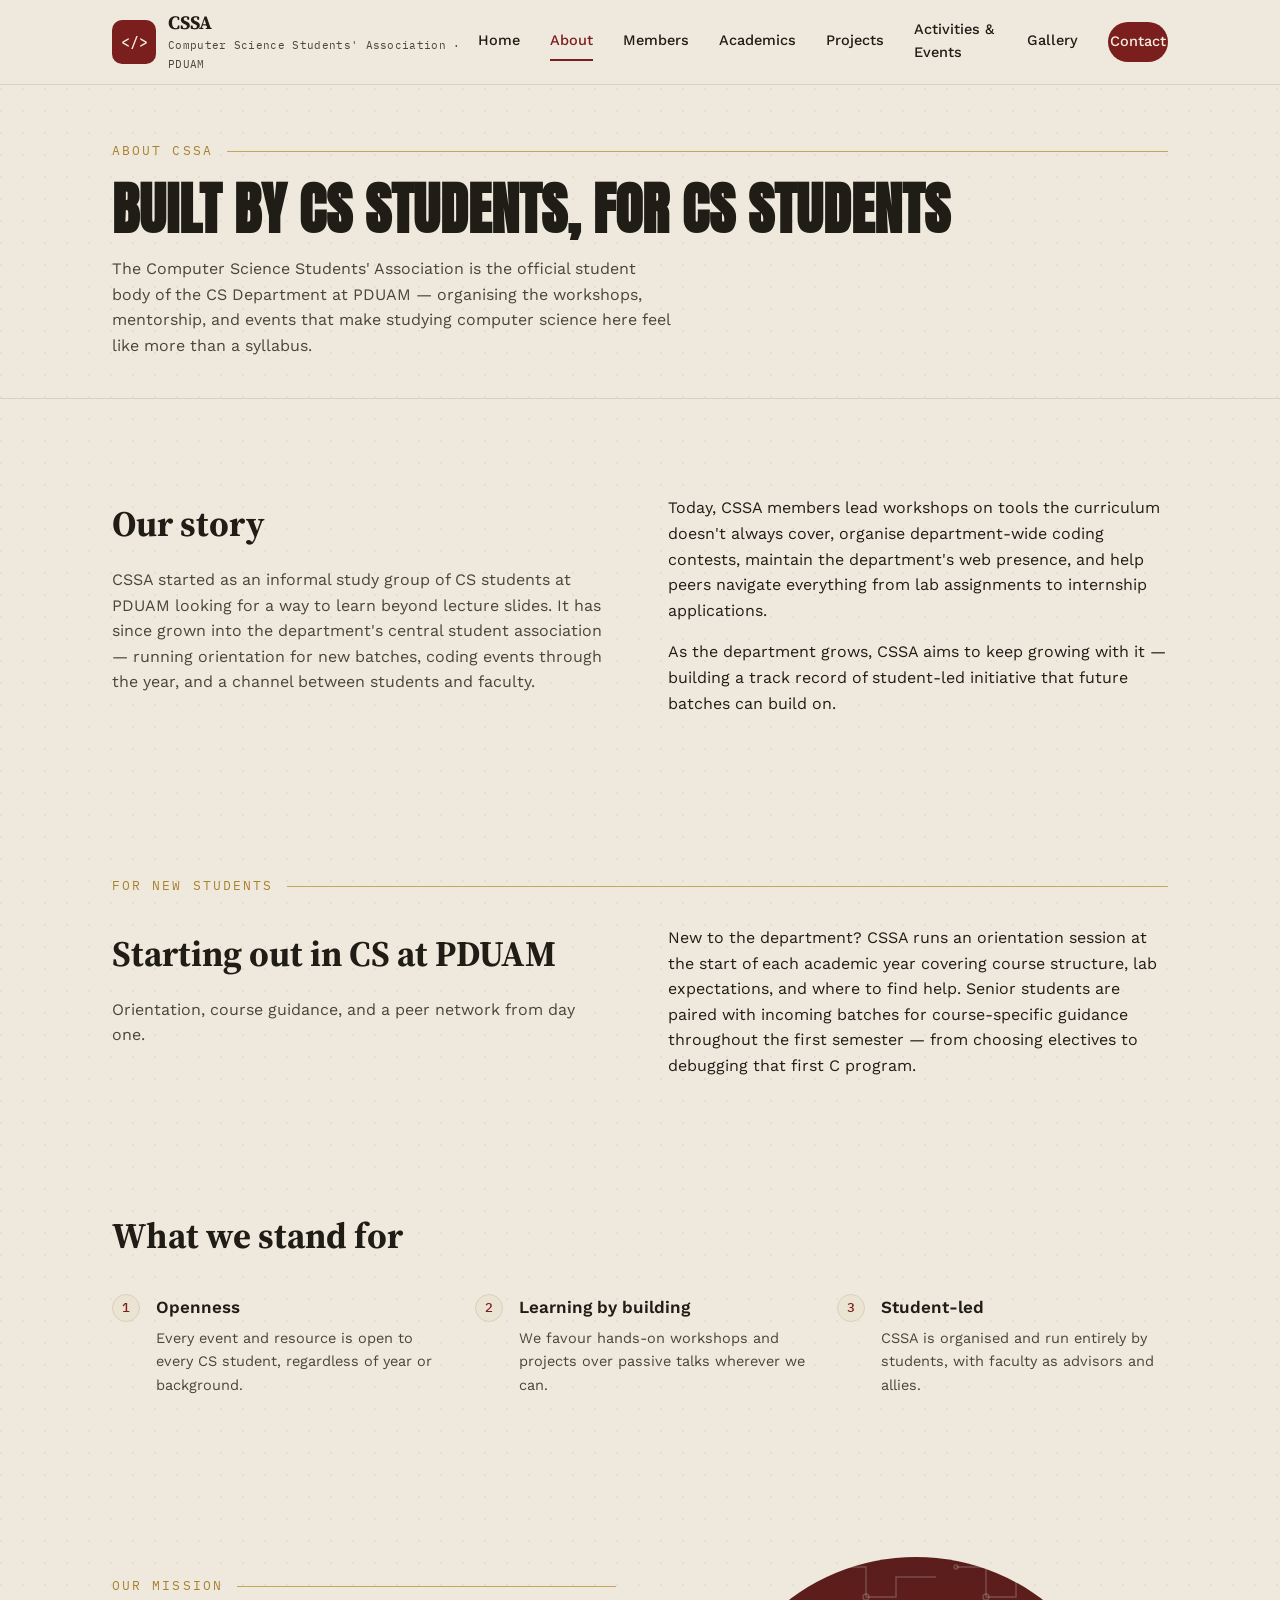
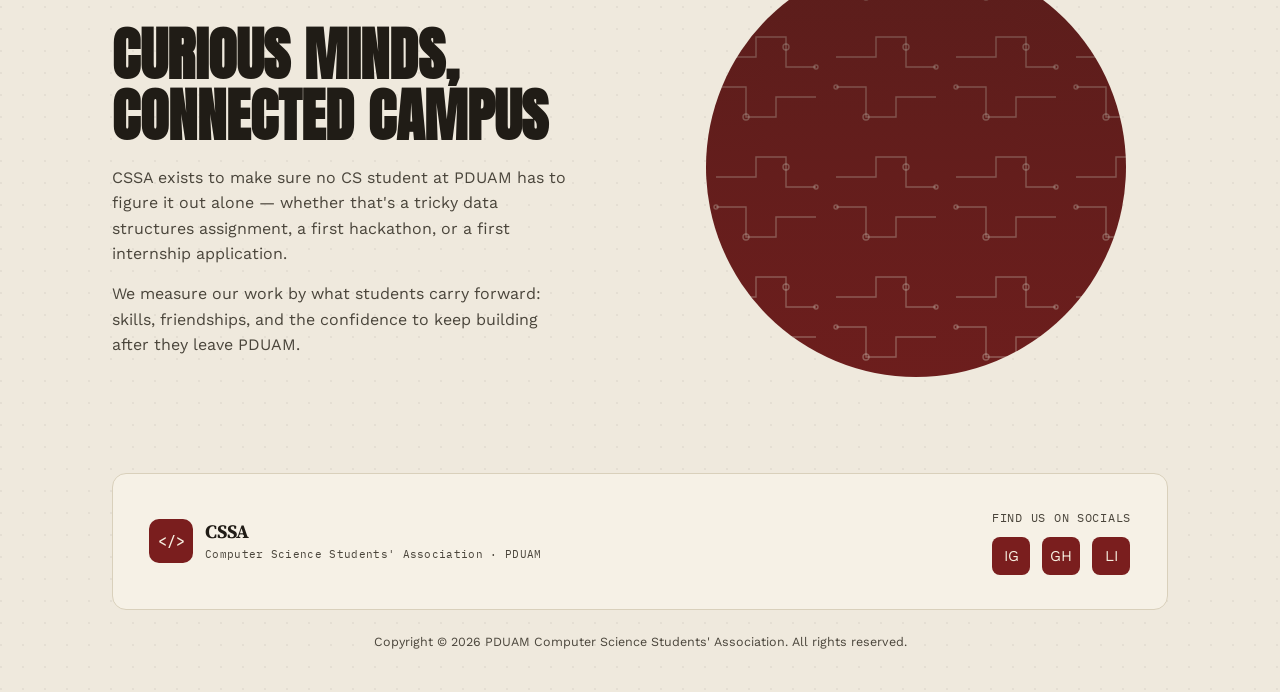
==== about.html @ 7005f730 "Enable automatic custom domain redirection for GitHub Pages" ====
<!DOCTYPE html>
<html lang="en">
<head>
  <script>
  if (window.location.hostname === 'cscpduama.github.io') {
    window.location.replace('https://csc.pduamamjonga.in' + window.location.pathname.replace(/^\/CSSA/i, '/cssa'));
  }
  if (window.location.hostname === 'csc.pduamamjonga.in' || window.location.hostname === 'cscpduama.github.io') {
    const base = document.createElement('base');
    base.href = '/cssa/';
    document.head.insertBefore(base, document.head.firstChild);
  }
</script>
<meta charset="UTF-8">
<meta name="viewport" content="width=device-width, initial-scale=1.0">
<title>About — CSSA, PDUAM</title>
<meta name="description" content="About the Computer Science Students' Association at PDUAM — our story, mission, and what we stand for.">
<link rel="stylesheet" href="styles.css">
</head>
<body>

<header class="site-header">
  <div class="wrap">
    <a href="index.html" class="brand">
      <span class="brand-mark">&lt;/&gt;</span>
      <span class="brand-text"><span class="b1">CSSA</span><br><span class="b2">Computer Science Students' Association · PDUAM</span></span>
    </a>
    <nav class="nav" id="site-nav">
      <a href="index.html">Home</a>
      <a href="about.html" aria-current="page">About</a>
      <a href="members.html">Members</a>
      <a href="academics.html">Academics</a>
      <a href="projects.html">Projects</a>
      <a href="activities.html">Activities &amp; Events</a>
      <a href="gallery.html">Gallery</a>
      <a href="contact.html" class="nav-cta">Contact</a>
    </nav>
    <button class="nav-toggle" aria-label="Toggle menu" aria-expanded="false" aria-controls="site-nav"><span></span><span></span><span></span></button>
  </div>
</header>

<main>
  <section class="page-hero">
    <div class="wrap">
      <div class="eyebrow">About CSSA</div>
      <h1>Built by CS students, for CS students</h1>
      <p>The Computer Science Students' Association is the official student body of the CS Department at PDUAM — organising the workshops, mentorship, and events that make studying computer science here feel like more than a syllabus.</p>
    </div>
  </section>

  <section>
    <div class="wrap two-col">
      <div>
        <h3 class="section-title" style="margin-bottom:14px;">Our story</h3>
        <p style="color:var(--ink-soft);">CSSA started as an informal study group of CS students at PDUAM looking for a way to learn beyond lecture slides. It has since grown into the department's central student association — running orientation for new batches, coding events through the year, and a channel between students and faculty.</p>
      </div>
      <div>
        <p>Today, CSSA members lead workshops on tools the curriculum doesn't always cover, organise department-wide coding contests, maintain the department's web presence, and help peers navigate everything from lab assignments to internship applications.</p>
        <p style="margin-top:16px;">As the department grows, CSSA aims to keep growing with it — building a track record of student-led initiative that future batches can build on.</p>
      </div>
    </div>
  </section>

  <section class="tight" id="new-students">
    <div class="wrap">
      <div class="eyebrow">For New Students</div>
      <div class="two-col">
        <div>
          <h3 class="section-title" style="margin-bottom:14px;">Starting out in CS at PDUAM</h3>
          <p style="color:var(--ink-soft);">Orientation, course guidance, and a peer network from day one.</p>
        </div>
        <p>New to the department? CSSA runs an orientation session at the start of each academic year covering course structure, lab expectations, and where to find help. Senior students are paired with incoming batches for course-specific guidance throughout the first semester — from choosing electives to debugging that first C program.</p>
      </div>
    </div>
  </section>

  <section class="tight">
    <div class="wrap">
      <h3 class="section-title" style="margin-bottom:30px;">What we stand for</h3>
      <div class="obj-grid">
        <div class="obj"><span class="obj-num">1</span><div><h4>Openness</h4><p>Every event and resource is open to every CS student, regardless of year or background.</p></div></div>
        <div class="obj"><span class="obj-num">2</span><div><h4>Learning by building</h4><p>We favour hands-on workshops and projects over passive talks wherever we can.</p></div></div>
        <div class="obj"><span class="obj-num">3</span><div><h4>Student-led</h4><p>CSSA is organised and run entirely by students, with faculty as advisors and allies.</p></div></div>
      </div>
    </div>
  </section>

  <section>
    <div class="wrap statement">
      <div>
        <div class="eyebrow">Our Mission</div>
        <h2>Curious minds, connected campus</h2>
        <p>CSSA exists to make sure no CS student at PDUAM has to figure it out alone — whether that's a tricky data structures assignment, a first hackathon, or a first internship application.</p>
        <p>We measure our work by what students carry forward: skills, friendships, and the confidence to keep building after they leave PDUAM.</p>
      </div>
      <div class="globe-wrap">
        <div class="globe ph ph-circuit"></div>
      </div>
    </div>
  </section>
</main>

<footer class="site-footer">
  <div class="wrap">
    <div class="footer-card">
      <div class="brand">
        <span class="brand-mark">&lt;/&gt;</span>
        <span class="brand-text"><span class="b1">CSSA</span><br><span class="b2">Computer Science Students' Association · PDUAM</span></span>
      </div>
      <div>
        <div style="font-family:var(--f-mono);font-size:12px;letter-spacing:.06em;text-transform:uppercase;color:var(--ink-soft);margin-bottom:10px;text-align:right;">Find us on socials</div>
        <div class="social"><a href="#" aria-label="Instagram">IG</a><a href="#" aria-label="GitHub">GH</a><a href="#" aria-label="LinkedIn">LI</a></div>
      </div>
    </div>
    <p class="copyright">Copyright © 2026 PDUAM Computer Science Students' Association. All rights reserved.</p>
  </div>
</footer>
<script src="script.js"></script>
</body>
</html>
---- styles.css ----
/* ==========================================================================
   CSSA — Computer Science Students' Association
   Design system: cream paper, condensed display type, maroon + gold accent
   ========================================================================== */

@import url('https://fonts.googleapis.com/css2?family=Anton&family=Source+Serif+4:wght@600;700&family=Work+Sans:wght@400;500;600&family=IBM+Plex+Mono:wght@400;500&display=swap');

:root{
  --bg:            #efe9dd;
  --bg-card:       #f6f1e6;
  --bg-card-alt:   #ece4d2;
  --ink:           #201c16;
  --ink-soft:      #4a453b;
  --maroon:        #7a1e1e;
  --maroon-dark:   #591313;
  --gold:          #a9822f;
  --gold-line:     #c7a35c;
  --line:          #d9d0bb;
  --radius:        14px;
  --max:           1120px;
  --f-display: 'Anton', sans-serif;
  --f-serif:   'Source Serif 4', serif;
  --f-body:    'Work Sans', sans-serif;
  --f-mono:    'IBM Plex Mono', monospace;
}

*,*::before,*::after{ box-sizing:border-box; }
html{ scroll-behavior:smooth; }
body{
  margin:0;
  background:var(--bg);
  background-image:
    radial-gradient(circle at 1px 1px, rgba(32,28,22,.05) 1px, transparent 0);
  background-size:22px 22px;
  color:var(--ink);
  font-family:var(--f-body);
  font-size:16px;
  line-height:1.6;
  -webkit-font-smoothing:antialiased;
}
img{ max-width:100%; display:block; }
a{ color:inherit; text-decoration:none; }
h1,h2,h3,h4{ margin:0; font-weight:600; }
p{ margin:0; }
ul{ margin:0; padding:0; list-style:none; }
button{ font-family:inherit; cursor:pointer; }

.wrap{ max-width:var(--max); margin:0 auto; padding:0 32px; }

:focus-visible{ outline:3px solid var(--maroon); outline-offset:3px; }
@media (prefers-reduced-motion:reduce){ *{ animation:none !important; transition:none !important; scroll-behavior:auto !important; } }

/* ---------- Eyebrow / section label ---------- */
.eyebrow{
  display:flex; align-items:center; gap:14px;
  font-family:var(--f-mono);
  font-size:13px; letter-spacing:.16em; text-transform:uppercase;
  color:var(--gold);
  margin-bottom:28px;
}
.eyebrow::after{ content:""; flex:1; height:1px; background:var(--gold-line); }

/* ---------- Header ---------- */
.site-header{
  position:sticky; top:0; z-index:50;
  background:rgba(239,233,221,.92);
  backdrop-filter:blur(6px);
  border-bottom:1px solid var(--line);
}
.site-header .wrap{
  display:flex; align-items:center; justify-content:space-between;
  height:84px;
}
.brand{ display:flex; align-items:center; gap:12px; }
.brand-mark{
  width:44px; height:44px; border-radius:10px;
  background:var(--maroon); color:#f6efe0;
  display:flex; align-items:center; justify-content:center;
  font-family:var(--f-mono); font-weight:500; font-size:15px;
  flex:none;
}
.brand-text{ line-height:1.2; }
.brand-text .b1{ font-family:var(--f-serif); font-weight:700; font-size:19px; }
.brand-text .b2{ font-family:var(--f-mono); font-size:10.5px; letter-spacing:.03em; color:var(--ink-soft); }

.nav{ display:flex; align-items:center; gap:30px; }
.nav a{
  font-size:14.5px; font-weight:500; color:var(--ink);
  padding:6px 0; border-bottom:2px solid transparent;
}
.nav a:hover, .nav a[aria-current="page"]{ color:var(--maroon); border-color:var(--maroon); }
.nav-cta{
  background:var(--maroon); color:#f6efe0 !important;
  padding:11px 22px; border-radius:999px; font-weight:600; font-size:14px;
  border:2px solid var(--maroon);
}
.nav-cta:hover{ background:var(--maroon-dark); border-color:var(--maroon-dark); }
.nav-toggle{ display:none; }

@media (max-width: 880px){
  .nav{ position:fixed; top:84px; right:0; bottom:0; left:0; background:var(--bg); flex-direction:column;
    align-items:flex-start; padding:28px 32px; gap:22px; transform:translateX(100%);
    transition:transform .3s ease; overflow-y:auto; height:calc(100vh - 84px); }
  .nav.open{ transform:translateX(0); }
  .nav a{ font-size:19px; }
  .nav-toggle{
    display:flex; width:42px; height:42px; border-radius:8px; border:1px solid var(--line);
    background:none; align-items:center; justify-content:center; flex-direction:column; gap:5px;
  }
  .nav-toggle span{ width:20px; height:2px; background:var(--ink); display:block; }
}

/* ---------- Hero ---------- */
.hero{ padding:88px 0 0; }
.hero h1{
  font-family:var(--f-display);
  text-transform:uppercase;
  font-size:clamp(38px, 7vw, 74px);
  line-height:1.04;
  letter-spacing:.002em;
  max-width:920px;
}
.hero-meta{
  display:flex; flex-wrap:wrap; gap:40px; justify-content:space-between; align-items:flex-end;
  margin-top:38px; padding-bottom:28px; border-bottom:1px solid var(--line);
}
.hero-sub{ max-width:360px; color:var(--ink-soft); font-size:15.5px; }
.page-links{ display:flex; flex-wrap:wrap; gap:22px; align-items:center; font-size:14px; }
.page-links .label{ color:var(--ink-soft); }
.page-links a{ text-decoration:underline; text-underline-offset:3px; font-weight:500; }

.hero-figure{
  margin-top:36px; border-radius:var(--radius); overflow:hidden;
  border:1px solid var(--line);
}

/* Duotone / pattern placeholder blocks (stand-in for real photography) */
.ph{
  position:relative; overflow:hidden; background:var(--maroon);
  display:flex; align-items:center; justify-content:center;
  color:rgba(246,239,224,.9); font-family:var(--f-mono);
}
.ph svg{ position:absolute; inset:0; width:100%; height:100%; }
.ph .ph-label{
  position:relative; z-index:2; font-size:12px; letter-spacing:.14em;
  text-transform:uppercase; background:rgba(32,28,22,.55);
  padding:8px 14px; border-radius:999px; border:1px solid rgba(246,239,224,.35);
}
.ph-hero{ aspect-ratio:16/8; }
.ph-square{ aspect-ratio:1/1; }
.ph-wide{ aspect-ratio:16/9; }
.ph-tall{ aspect-ratio:4/5; }

/* pattern variants — stand-ins for real photography, swap out later */
.ph-circuit{ background-color:var(--maroon);
  background-image:
    linear-gradient(rgba(32,28,22,.35),rgba(32,28,22,.15)),
    url("data:image/svg+xml,%3Csvg xmlns='http://www.w3.org/2000/svg' width='120' height='120'%3E%3Cg fill='none' stroke='%23f6efe0' stroke-opacity='0.35' stroke-width='1.4'%3E%3Cpath d='M10 10h30v30h30v-20h40'/%3E%3Cpath d='M110 110H80V80H50v20H10'/%3E%3Ccircle cx='40' cy='40' r='3'/%3E%3Ccircle cx='80' cy='90' r='3'/%3E%3Ccircle cx='10' cy='10' r='2'/%3E%3Ccircle cx='110' cy='110' r='2'/%3E%3C/g%3E%3C/svg%3E");
  background-size:auto, 120px 120px;
}
.ph-code{ background-color:var(--maroon);
  background-image:
    linear-gradient(rgba(32,28,22,.4),rgba(32,28,22,.2)),
    repeating-linear-gradient(180deg, rgba(246,239,224,.28) 0 2px, transparent 2px 22px),
    linear-gradient(90deg, rgba(246,239,224,.16) 0 42%, transparent 42%);
}
.ph-dotmap{ background-color:var(--maroon);
  background-image:
    radial-gradient(circle at 30% 30%, rgba(246,239,224,.28) 0, transparent 45%),
    radial-gradient(circle, rgba(246,239,224,.5) 1.4px, transparent 1.6px);
  background-size:auto, 16px 16px;
}
.ph-grid{ background-color:var(--maroon);
  background-image:
    linear-gradient(rgba(246,239,224,.14) 1px, transparent 1px),
    linear-gradient(90deg, rgba(246,239,224,.14) 1px, transparent 1px);
  background-size:auto, 26px 26px, 26px 26px;
}

/* member monogram placeholder (stands in for a headshot) */
.avatar-ph{
  aspect-ratio:4/5; background:var(--maroon);
  display:flex; align-items:center; justify-content:center;
  background-image:
    linear-gradient(rgba(32,28,22,.15),rgba(32,28,22,.35)),
    radial-gradient(circle at 50% 32%, rgba(246,239,224,.16) 0, transparent 55%);
}
.avatar-ph .mono{
  font-family:var(--f-display); font-size:44px; color:rgba(246,239,224,.85);
  letter-spacing:.04em;
}

/* ---------- Sections ---------- */
section{ padding:96px 0; }
section.tight{ padding:64px 0; }
.section-head{ margin-bottom:44px; }
.section-title{ font-family:var(--f-serif); font-weight:700; font-size:clamp(26px,3vw,36px); }

.two-col{ display:grid; grid-template-columns:1fr 1fr; gap:56px; }
.three-col{ display:grid; grid-template-columns:repeat(3,1fr); gap:26px; }
@media (max-width:900px){ .two-col,.three-col{ grid-template-columns:1fr; } }

/* ---------- Objectives / numbered list ---------- */
.obj-grid{ display:grid; grid-template-columns:repeat(3,1fr); gap:40px 32px; }
@media (max-width:820px){ .obj-grid{ grid-template-columns:1fr 1fr; } }
@media (max-width:560px){ .obj-grid{ grid-template-columns:1fr; } }
.obj{ display:flex; gap:16px; }
.obj-num{
  flex:none; width:28px; height:28px; border-radius:50%;
  background:var(--bg-card-alt); color:var(--maroon);
  display:flex; align-items:center; justify-content:center;
  font-family:var(--f-mono); font-size:13px; font-weight:500;
  border:1px solid var(--line);
}
.obj h4{ font-size:17px; margin-bottom:6px; }
.obj p{ color:var(--ink-soft); font-size:14.5px; }

/* ---------- Cards ---------- */
.card{
  background:var(--bg-card); border:1px solid var(--line); border-radius:var(--radius);
  padding:30px;
}
.pillar-card h3{ font-family:var(--f-display); letter-spacing:.02em; font-size:20px; margin-bottom:18px; }
.pillar-list li{ display:flex; align-items:center; gap:12px; padding:10px 0; border-top:1px solid var(--line); }
.pillar-list li:first-child{ border-top:none; }
.pillar-num{
  flex:none; width:22px; height:22px; border-radius:50%; background:var(--bg-card-alt);
  color:var(--maroon); font-family:var(--f-mono); font-size:11.5px;
  display:flex; align-items:center; justify-content:center; border:1px solid var(--line);
}
.pillar-list a{ font-weight:500; text-decoration:underline; text-underline-offset:2px; }
.card-link{ margin-top:20px; display:inline-flex; align-items:center; gap:8px; color:var(--maroon); font-weight:600; font-size:14.5px; }
.card-link .dot{
  width:20px; height:20px; border-radius:50%; background:var(--maroon); color:#f6efe0;
  display:flex; align-items:center; justify-content:center; font-size:10px;
}

/* ---------- Team / member grid ---------- */
.team-grid{ display:grid; grid-template-columns:repeat(3,1fr); gap:22px; }
@media (max-width:820px){ .team-grid{ grid-template-columns:repeat(2,1fr); } }
@media (max-width:520px){ .team-grid{ grid-template-columns:1fr; } }
.member{ border-radius:var(--radius); overflow:hidden; border:1px solid var(--line); background:var(--maroon); }
.member .ph{ aspect-ratio:4/5; filter:grayscale(1) contrast(1.05); }
.member-info{ position:relative; margin-top:-64px; z-index:2; padding:14px 16px 16px; color:#f6efe0;
  background:linear-gradient(180deg, rgba(32,28,22,0) 0%, rgba(20,17,13,.82) 60%); }
.member-info .name{ font-weight:600; font-size:15px; }
.member-info .role{ font-family:var(--f-mono); font-size:11px; letter-spacing:.06em; text-transform:uppercase; color:#e7ddc4; }

/* ---------- Events list ---------- */
.events-tools{ display:flex; justify-content:space-between; gap:24px; flex-wrap:wrap; margin-bottom:8px; }
.field label{ display:block; font-size:13px; color:var(--ink-soft); margin-bottom:6px; }
.field select, .field input{
  font-family:var(--f-body); font-size:14.5px; background:none; border:none;
  border-bottom:1px solid var(--ink); padding:6px 2px; min-width:200px;
}
.reset-link{ font-size:13px; text-decoration:underline; margin-top:8px; display:inline-block; color:var(--ink-soft); }

.event-row{
  display:flex; align-items:center; justify-content:space-between; gap:20px;
  padding:26px 0; border-bottom:1px solid var(--line);
}
.event-row:first-of-type{ border-top:1px solid var(--line); margin-top:20px; }
.event-meta{ font-family:var(--f-mono); font-size:12.5px; color:var(--maroon); letter-spacing:.04em; display:flex; gap:10px; align-items:center; flex-wrap:wrap; }
.event-meta .tag{ color:var(--ink-soft); text-transform:uppercase; }
.event-title{ font-family:var(--f-serif); font-weight:700; font-size:22px; margin-top:8px; }
.event-plus{
  flex:none; width:34px; height:34px; border:1px solid var(--line); border-radius:50%;
  display:flex; align-items:center; justify-content:center; color:var(--ink-soft); font-size:18px;
}
.pagination{ display:flex; align-items:center; gap:14px; margin-top:26px; }
.pagination .num{
  width:26px; height:26px; border-radius:50%; display:flex; align-items:center; justify-content:center;
  font-size:13px; font-family:var(--f-mono);
}
.pagination .num.active{ background:var(--maroon); color:#f6efe0; }
.events-foot{ display:flex; justify-content:space-between; align-items:center; margin-top:10px; flex-wrap:wrap; gap:16px; }

/* ---------- Statement / duotone photo section ---------- */
.statement{ display:grid; grid-template-columns:1fr 1fr; gap:48px; align-items:center; }
@media (max-width:900px){ .statement{ grid-template-columns:1fr; } }
.statement h2{
  font-family:var(--f-display); text-transform:uppercase; font-size:clamp(34px,5vw,58px); line-height:1.05;
}
.statement p{ color:var(--ink-soft); margin-top:18px; max-width:46ch; }
.statement p + p{ margin-top:14px; }
.globe-wrap{ display:flex; justify-content:center; }
.globe{ width:min(420px,100%); aspect-ratio:1/1; border-radius:50%; overflow:hidden; }

/* ---------- Footer ---------- */
.site-footer{ padding:0 0 40px; }
.footer-card{
  background:var(--bg-card); border:1px solid var(--line); border-radius:var(--radius);
  padding:34px 36px; display:flex; align-items:center; justify-content:space-between; gap:24px; flex-wrap:wrap;
}
.social{ display:flex; gap:12px; }
.social a{
  width:38px; height:38px; border-radius:8px; background:var(--maroon); color:#f6efe0;
  display:flex; align-items:center; justify-content:center; font-size:15px;
}
.social a:hover{ background:var(--maroon-dark); }
.copyright{ text-align:center; font-size:12.5px; color:var(--ink-soft); margin-top:22px; }

/* ---------- Misc ---------- */
.btn{
  display:inline-flex; align-items:center; gap:10px; background:var(--maroon); color:#f6efe0;
  padding:13px 26px; border-radius:999px; font-weight:600; font-size:14.5px; border:2px solid var(--maroon);
}
.btn:hover{ background:var(--maroon-dark); border-color:var(--maroon-dark); }
.btn-outline{ background:none; color:var(--ink); border-color:var(--ink); }
.btn-outline:hover{ background:var(--ink); color:var(--bg); }

.page-hero{ padding:56px 0 40px; border-bottom:1px solid var(--line); }
.page-hero .eyebrow{ margin-bottom:18px; }
.page-hero h1{ font-family:var(--f-display); text-transform:uppercase; font-size:clamp(32px,5.5vw,56px); line-height:1.04; }
.page-hero p{ max-width:56ch; color:var(--ink-soft); margin-top:18px; font-size:16px; }

.form-grid{ display:grid; gap:20px; max-width:620px; }
.form-row{ display:grid; grid-template-columns:1fr 1fr; gap:20px; }
@media (max-width:560px){ .form-row{ grid-template-columns:1fr; } }
.form-grid label{ font-size:13.5px; color:var(--ink-soft); display:block; margin-bottom:6px; }
.form-grid input, .form-grid textarea{
  width:100%; font-family:inherit; font-size:15px; background:var(--bg-card);
  border:1px solid var(--line); border-radius:8px; padding:12px 14px;
}
.form-grid textarea{ resize:vertical; min-height:130px; }

.info-list{ display:grid; gap:18px; }
.info-list .row{ display:flex; gap:14px; align-items:flex-start; }
.info-list .k{ font-family:var(--f-mono); font-size:12.5px; text-transform:uppercase; letter-spacing:.06em; color:var(--gold); flex:none; width:110px; padding-top:2px; }

.gallery-grid{ display:grid; grid-template-columns:repeat(3,1fr); grid-auto-rows:200px; gap:18px; }
@media (max-width:820px){ .gallery-grid{ grid-template-columns:repeat(2,1fr); } }
@media (max-width:520px){ .gallery-grid{ grid-template-columns:1fr; } }
.gallery-grid .ph{ border-radius:10px; border:1px solid var(--line); height:100%; width:100%; }
.g-tall{ grid-row:span 2; }

.filter-bar{ display:flex; gap:10px; flex-wrap:wrap; margin-bottom:32px; }
.filter-chip{
  font-family:var(--f-mono); font-size:12.5px; text-transform:uppercase; letter-spacing:.04em;
  padding:9px 16px; border:1px solid var(--line); border-radius:999px; background:var(--bg-card);
}
.filter-chip.active{ background:var(--maroon); color:#f6efe0; border-color:var(--maroon); }

.stat-row{ display:grid; grid-template-columns:repeat(4,1fr); gap:24px; text-align:left; }
@media (max-width:760px){ .stat-row{ grid-template-columns:1fr 1fr; } }
.stat-num{ font-family:var(--f-display); font-size:clamp(30px,4vw,44px); color:var(--maroon); }
.stat-label{ font-family:var(--f-mono); font-size:12px; text-transform:uppercase; letter-spacing:.05em; color:var(--ink-soft); margin-top:4px; }

/* ---------- Hero image strip (events-style thumbnail row) ---------- */
.hero-strip{ display:grid; grid-template-columns:repeat(4,1fr); gap:14px; }
@media (max-width:760px){ .hero-strip{ grid-template-columns:repeat(2,1fr); } }
.hero-strip .ph{ border-radius:10px; aspect-ratio:1/1; }

/* ---------- Reach-us box ---------- */
.reach-box .eyebrow{ margin-bottom:14px; justify-content:flex-start; }
.reach-box .eyebrow::after{ max-width:140px; }
.reach-item + .reach-item{ margin-top:16px; }
.reach-item .rk{ font-weight:600; font-size:15px; }
.reach-item .rv{ font-size:14.5px; color:var(--ink-soft); margin-top:2px; }
.reach-item .rv a{ text-decoration:underline; }

/* ---------- FAQ / list rows (reuses event-row visual language) ---------- */
.list-row{ display:flex; align-items:center; justify-content:space-between; gap:20px; padding:26px 0; border-bottom:1px solid var(--line); cursor:default; }
.list-row:first-of-type{ border-top:1px solid var(--line); margin-top:20px; }
.list-tags{ font-family:var(--f-mono); font-size:12px; letter-spacing:.04em; text-transform:uppercase; color:var(--ink-soft); display:flex; gap:8px; flex-wrap:wrap; }
.list-tags span:not(:last-child)::after{ content:"|"; margin-left:8px; color:var(--line); }
.list-title{ font-family:var(--f-serif); font-weight:700; font-size:21px; margin-top:8px; }
.list-plus{ flex:none; width:34px; height:34px; border:1px solid var(--line); border-radius:50%; display:flex; align-items:center; justify-content:center; color:var(--ink-soft); font-size:18px; }

/* ---------- Sticky side-nav layout ---------- */
.side-layout{ display:grid; grid-template-columns:220px 1fr; gap:56px; align-items:flex-start; }
@media (max-width:880px){ .side-layout{ grid-template-columns:1fr; } }
.side-nav{ position:sticky; top:104px; }
@media (max-width:880px){ .side-nav{ position:static; display:flex; overflow-x:auto; gap:8px; padding-bottom:8px; margin-bottom:12px; } }
.side-nav .side-title{ font-family:var(--f-display); font-size:15px; letter-spacing:.04em; margin-bottom:16px; color:var(--ink-soft); }
@media (max-width:880px){ .side-nav .side-title{ display:none; } }
.side-nav a{
  display:block; padding:10px 0; font-size:14.5px; font-weight:500; color:var(--ink-soft);
  border-left:2px solid var(--line); padding-left:16px; margin-bottom:2px;
}
.side-nav a:hover{ color:var(--ink); }
.side-nav a.active{ color:var(--maroon); border-color:var(--maroon); font-weight:600; }
@media (max-width:880px){
  .side-nav a{ border-left:none; border-bottom:2px solid var(--line); padding:8px 14px; white-space:nowrap; flex:none; }
}
.side-section{ scroll-margin-top:100px; padding-bottom:64px; border-bottom:1px solid var(--line); margin-bottom:64px; }
.side-section:last-child{ border-bottom:none; margin-bottom:0; padding-bottom:0; }
.side-section h3.section-title{ margin-bottom:16px; }

/* ---------- Project cards ---------- */
.project-grid{ display:grid; grid-template-columns:repeat(3,1fr); gap:34px 28px; }
@media (max-width:880px){ .project-grid{ grid-template-columns:1fr 1fr; } }
@media (max-width:600px){ .project-grid{ grid-template-columns:1fr; } }
.project-card .pc-date{ font-family:var(--f-mono); font-size:12px; color:var(--gold); letter-spacing:.04em; margin-bottom:8px; }
.project-card .pc-head{ display:flex; align-items:flex-start; justify-content:space-between; gap:10px; }
.project-card h4{ font-family:var(--f-serif); font-weight:700; font-size:18px; line-height:1.3; }
.project-card .pc-arrow{ flex:none; width:26px; height:26px; border-radius:50%; background:var(--maroon); color:#f6efe0; display:flex; align-items:center; justify-content:center; font-size:13px; }
.project-card p{ color:var(--ink-soft); font-size:14px; margin-top:10px; }
.project-card .list-tags{ margin-top:14px; }

/* ---------- Flat-color lead/VP cards ---------- */
.member-color .avatar-ph{ background:var(--card-color, var(--maroon)); background-image:linear-gradient(rgba(32,28,22,.1),rgba(32,28,22,.28)); }
.member-color{ background:var(--card-color, var(--maroon)); }
.color-1{ --card-color:#a8574f; }
.color-2{ --card-color:#8a7a3a; }
.color-3{ --card-color:#9c5da0; }
.color-4{ --card-color:#4f8a5f; }
.color-5{ --card-color:#3f6f8a; }
.color-6{ --card-color:#7a1e1e; }
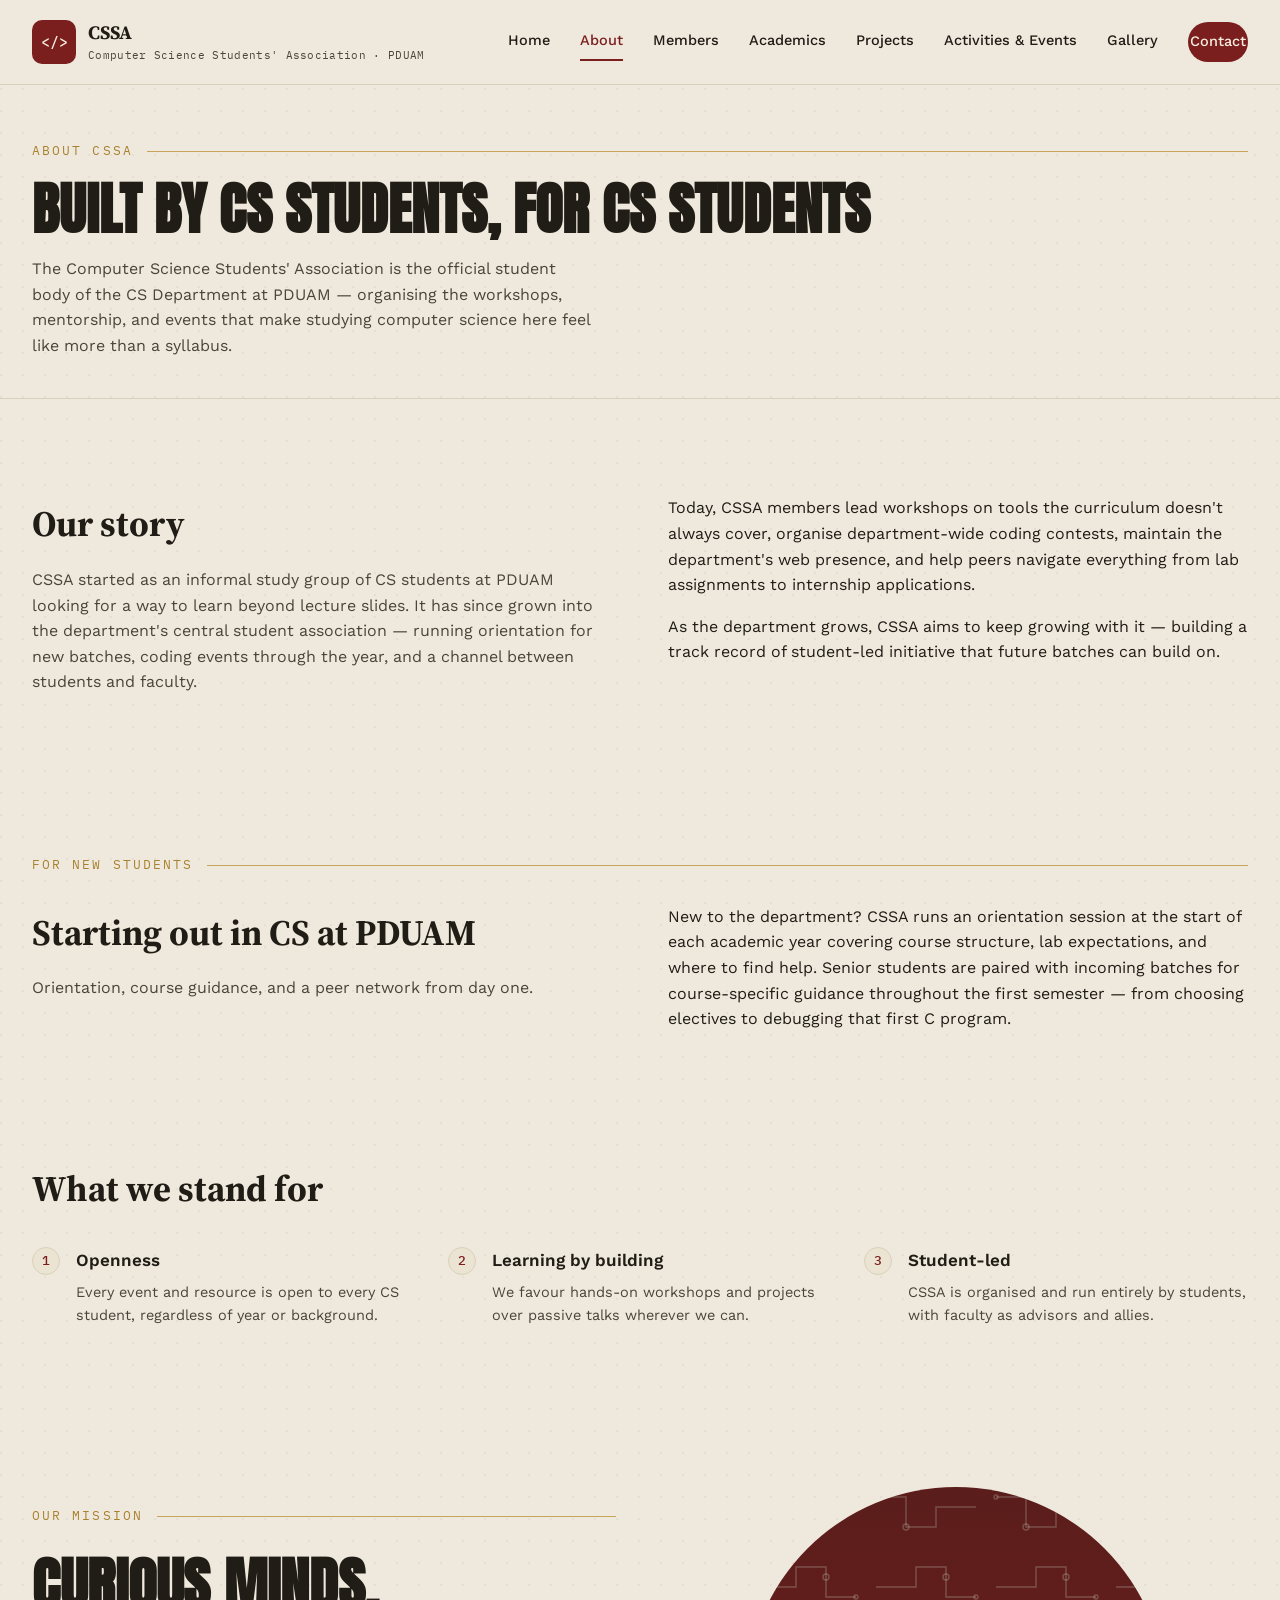
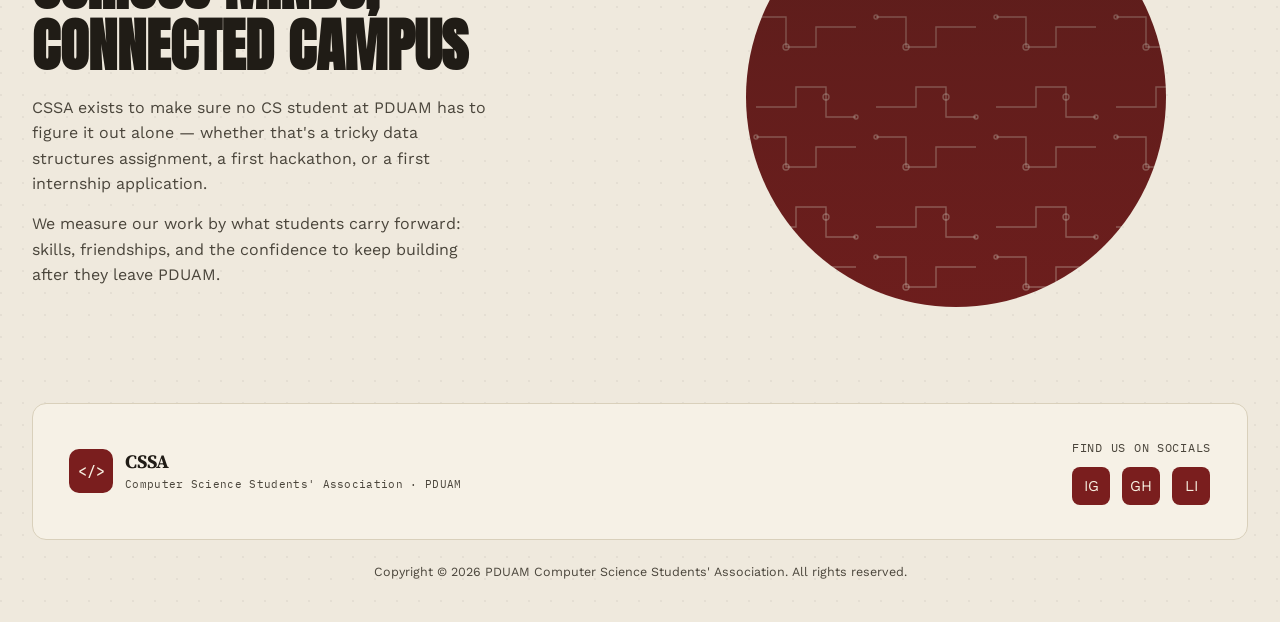
==== commit d7a18b3d: "Expand desktop layout width, add mobile nav toggle script, and link Font Awesome social icons" ====
--- a/about.html
+++ b/about.html
@@ -1,6 +1,35 @@
 <!DOCTYPE html>
 <html lang="en">
 <head>
+  <link rel="stylesheet" href="https://cdnjs.cloudflare.com/ajax/libs/font-awesome/6.4.0/css/all.min.css">
+  <link rel="icon" type="image/jpeg" href="assets/logo/pduam-logo.jpg" />
+  <link rel="canonical" href="https://csc.pduamamjonga.in/cssa/about">
+  <meta name="robots" content="index, follow">
+  <meta property="og:title" content="CSSA — Computer Science Students' Association, PDUAM">
+  <meta property="og:description" content="The Computer Science Students' Association at PDUAM — community, curriculum, and career for CS students in Amjonga, Assam.">
+  <meta property="og:url" content="https://csc.pduamamjonga.in/cssa/about">
+  <script type="application/ld+json">
+  {
+  "@context": "https://schema.org",
+  "@type": "EducationalOrganization",
+  "name": "Computer Science Students' Association (CSSA)",
+  "alternateName": "CSSA PDUAM Amjonga",
+  "url": "https://csc.pduamamjonga.in/cssa/",
+  "parentOrganization": {
+    "@type": "CollegeOrUniversity",
+    "name": "Pandit Deendayal Upadhyaya Adarsha Mahavidyalaya, Amjonga",
+    "url": "https://csc.pduamamjonga.in/"
+  },
+  "description": "The Computer Science Students' Association (CSSA) at PDUAM Amjonga connects students and developers to shape software innovation.",
+  "knowsAbout": [
+    "Computer Science",
+    "Software Development",
+    "Web Engineering",
+    "Algorithms",
+    "Database Systems"
+  ]
+}
+  </script>
   <script>
   if (window.location.hostname === 'cscpduama.github.io') {
     window.location.replace('https://csc.pduamamjonga.in' + window.location.pathname.replace(/^\/CSSA/i, '/cssa'));
@@ -13,7 +42,7 @@
 </script>
 <meta charset="UTF-8">
 <meta name="viewport" content="width=device-width, initial-scale=1.0">
-<title>About — CSSA, PDUAM</title>
+<title>About | CSSA PDUAMA</title>
 <meta name="description" content="About the Computer Science Students' Association at PDUAM — our story, mission, and what we stand for.">
 <link rel="stylesheet" href="styles.css">
 </head>
--- a/styles.css
+++ b/styles.css
@@ -17,7 +17,7 @@
   --gold-line:     #c7a35c;
   --line:          #d9d0bb;
   --radius:        14px;
-  --max:           1120px;
+  --max:           1400px;
   --f-display: 'Anton', sans-serif;
   --f-serif:   'Source Serif 4', serif;
   --f-body:    'Work Sans', sans-serif;
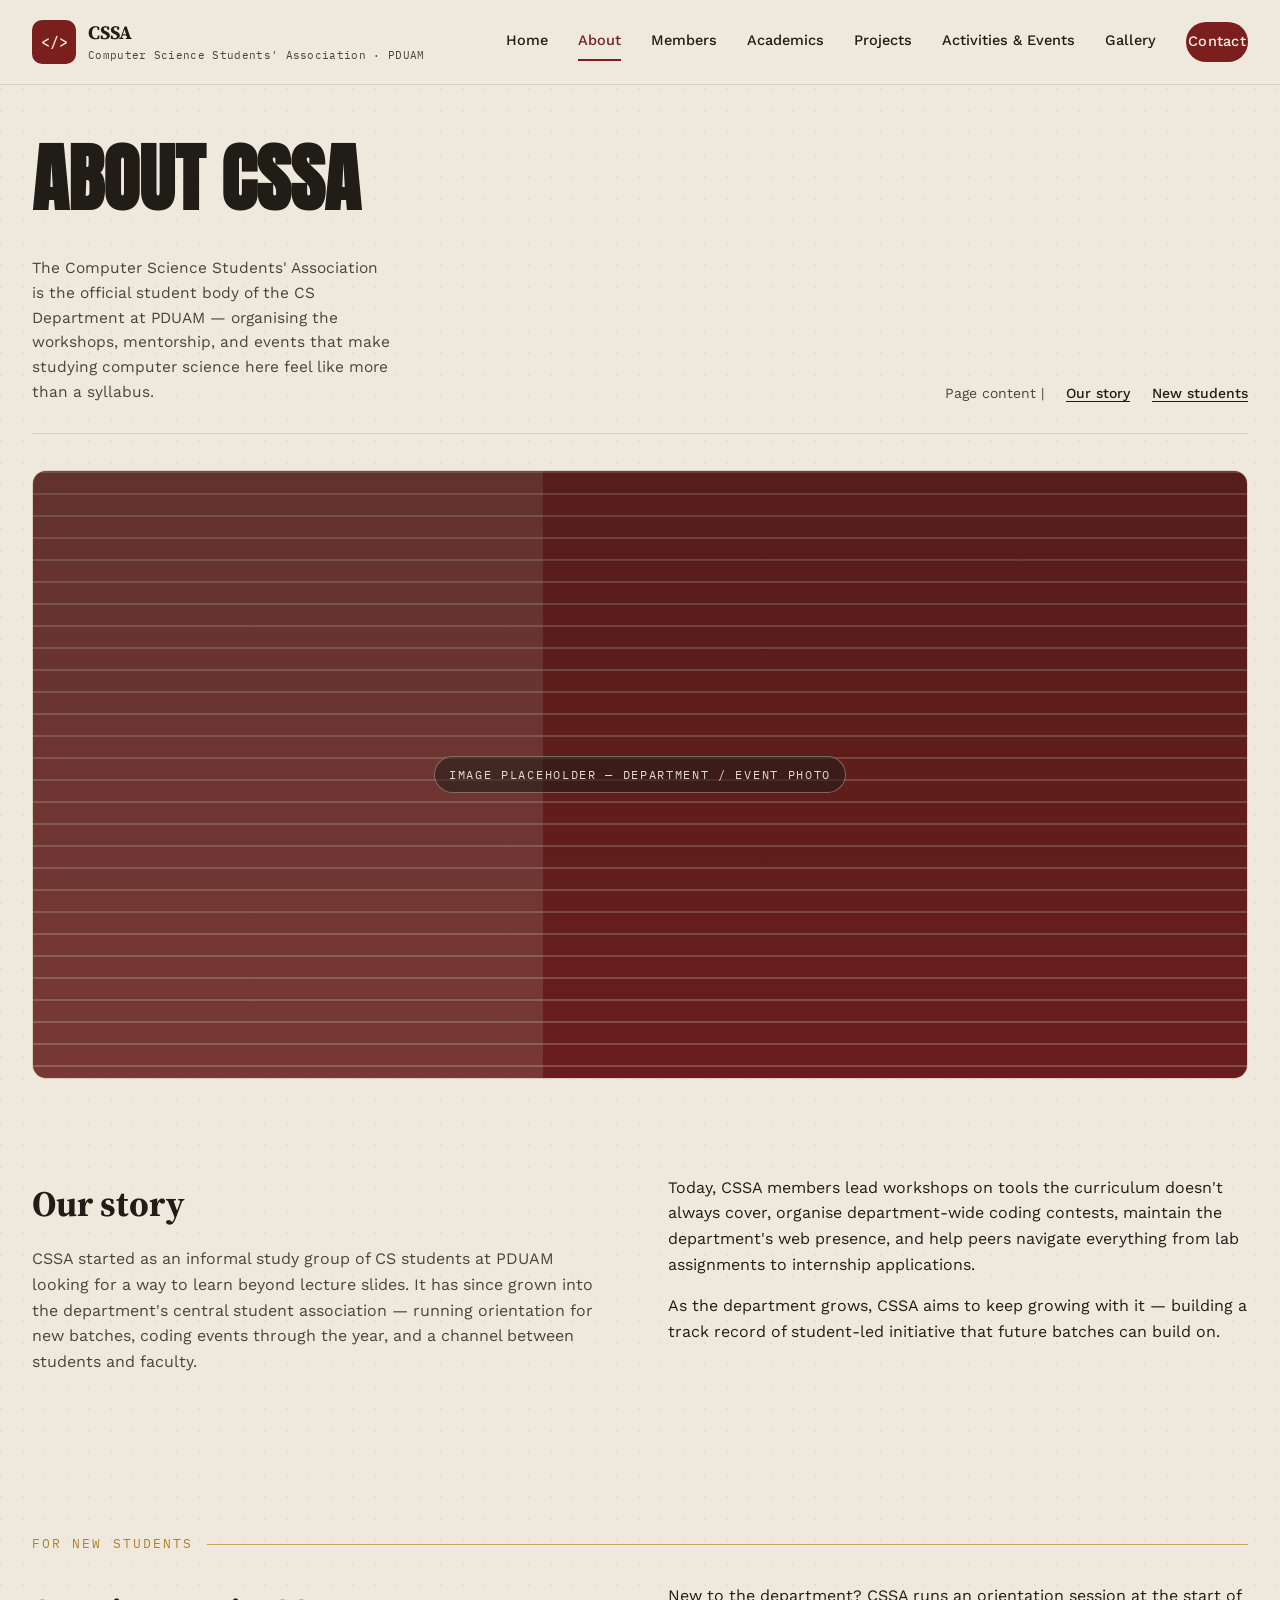
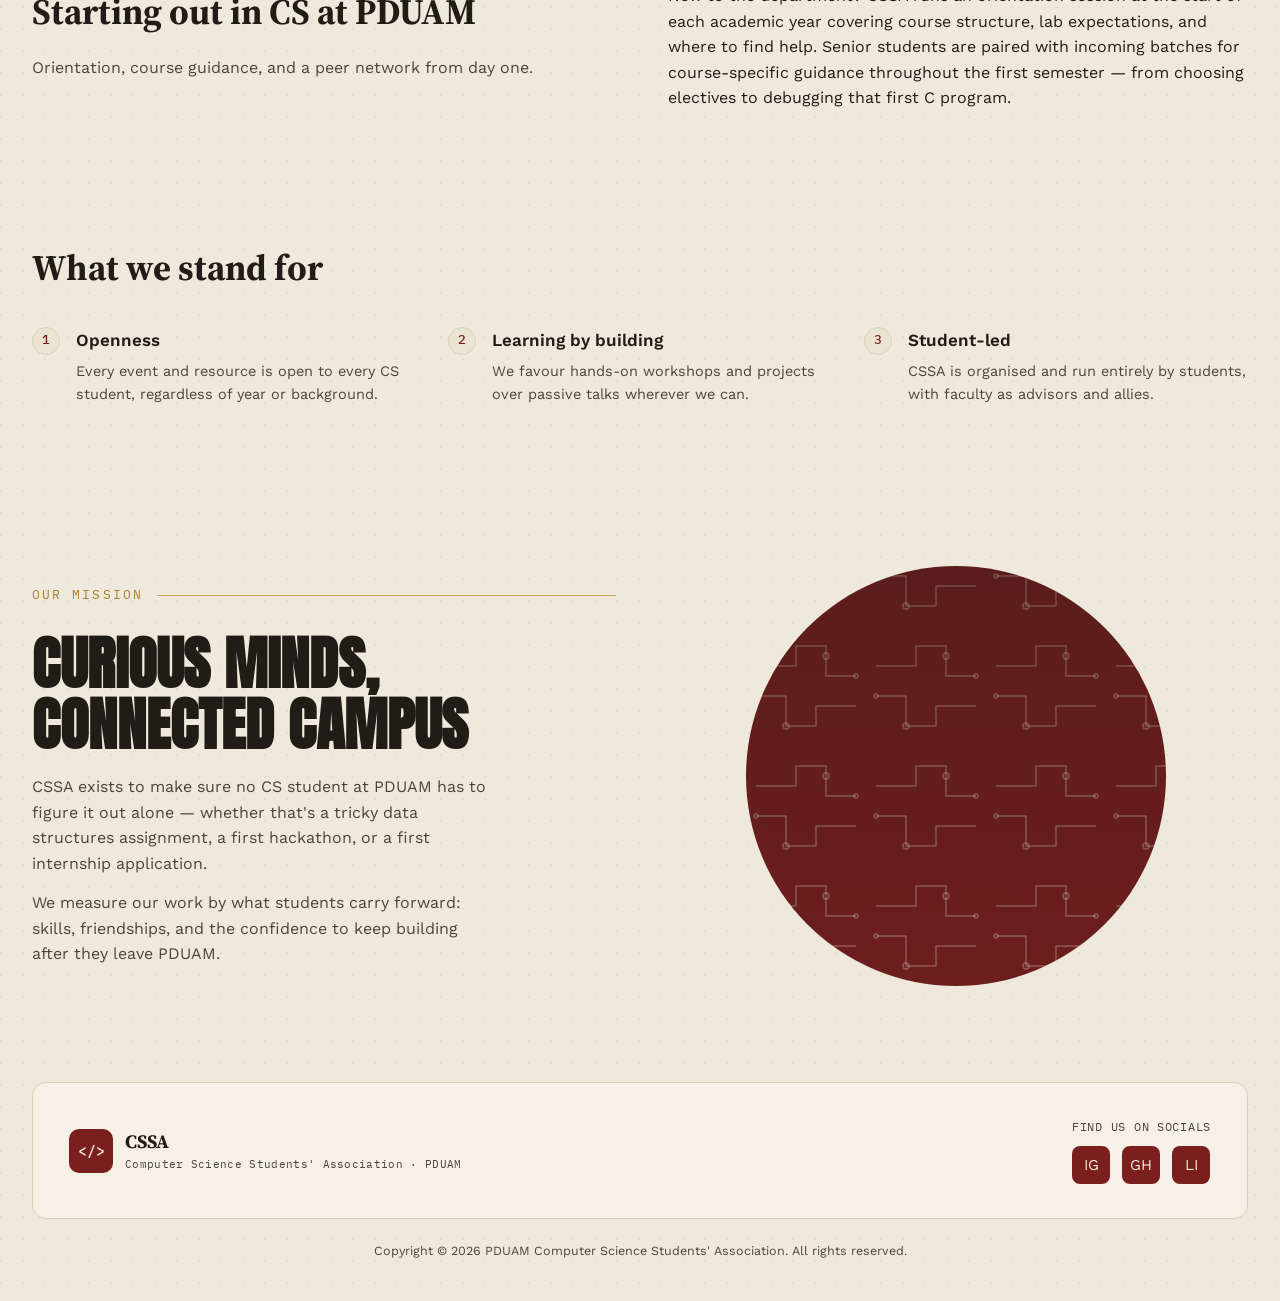
==== commit dc58ee0c: "Align Gallery, Members, and About page hero layouts and anchors with Academics layout" ====
--- a/about.html
+++ b/about.html
@@ -69,15 +69,24 @@
 </header>
 
 <main>
-  <section class="page-hero">
+  <section class="hero" style="padding-top:56px;">
     <div class="wrap">
-      <div class="eyebrow">About CSSA</div>
-      <h1>Built by CS students, for CS students</h1>
-      <p>The Computer Science Students' Association is the official student body of the CS Department at PDUAM — organising the workshops, mentorship, and events that make studying computer science here feel like more than a syllabus.</p>
+      <h1 style="font-size:clamp(38px,7vw,74px);">About CSSA</h1>
+      <div class="hero-meta">
+        <p class="hero-sub">The Computer Science Students' Association is the official student body of the CS Department at PDUAM — organising the workshops, mentorship, and events that make studying computer science here feel like more than a syllabus.</p>
+        <div class="page-links">
+          <span class="label">Page content&nbsp;|</span>
+          <a href="#story">Our story</a>
+          <a href="#new-students">New students</a>
+        </div>
+      </div>
+      <div class="hero-figure">
+        <div class="ph ph-hero ph-code"><span class="ph-label">Image placeholder — department / event photo</span></div>
+      </div>
     </div>
   </section>
 
-  <section>
+  <section id="story">
     <div class="wrap two-col">
       <div>
         <h3 class="section-title" style="margin-bottom:14px;">Our story</h3>
--- a/styles.css
+++ b/styles.css
@@ -91,8 +91,9 @@
 .nav a:hover, .nav a[aria-current="page"]{ color:var(--maroon); border-color:var(--maroon); }
 .nav-cta{
   background:var(--maroon); color:#f6efe0 !important;
-  padding:11px 22px; border-radius:999px; font-weight:600; font-size:14px;
+  padding: 14px 32px; border-radius:999px; font-weight:600; font-size:16px;
   border:2px solid var(--maroon);
+  letter-spacing: .02em;
 }
 .nav-cta:hover{ background:var(--maroon-dark); border-color:var(--maroon-dark); }
 .nav-toggle{ display:none; }
@@ -405,5 +406,176 @@
 .color-2{ --card-color:#8a7a3a; }
 .color-3{ --card-color:#9c5da0; }
 .color-4{ --card-color:#4f8a5f; }
-.color-5{ --card-color:#3f6f8a; }
 .color-6{ --card-color:#7a1e1e; }
+
+/* ---------- Sticky Column About Layout ---------- */
+.two-col-layout {
+  display: grid;
+  grid-template-columns: 1fr 1.5fr;
+  gap: 80px;
+  align-items: start;
+}
+
+.about-left-sticky {
+  position: sticky;
+  top: 120px;
+  align-self: start;
+}
+
+.about-right-scroll {
+  display: flex;
+  flex-direction: column;
+  gap: 88px;
+}
+
+.scroll-content-block {
+  padding-bottom: 24px;
+}
+
+.about-right-scroll .obj-grid {
+  display: grid;
+  grid-template-columns: 1fr 1fr;
+  gap: 32px;
+}
+
+.about-right-scroll .team-grid {
+  display: grid;
+  grid-template-columns: 1fr 1fr 1fr;
+  gap: 20px;
+}
+
+@media (max-width: 1024px) {
+  .two-col-layout {
+    grid-template-columns: 1fr;
+    gap: 48px;
+  }
+  .about-left-sticky {
+    position: static;
+  }
+  .about-right-scroll {
+    gap: 56px;
+  }
+  .about-right-scroll .obj-grid {
+    grid-template-columns: 1fr;
+  }
+  .about-right-scroll .team-grid {
+    grid-template-columns: 1fr 1fr;
+  }
+}
+
+@media (max-width: 560px) {
+  .about-right-scroll .team-grid {
+    grid-template-columns: 1fr;
+  }
+}
+
+
+/* ---------- Event Row Accordion Styles ---------- */
+.event-row {
+  display: flex;
+  flex-direction: column;
+  border-bottom: 1px solid var(--line);
+  padding: 24px 0;
+  cursor: pointer;
+}
+.event-row .event-header-row {
+  display: flex;
+  justify-content: space-between;
+  align-items: center;
+  width: 100%;
+}
+.event-row .event-plus {
+  font-size: 24px;
+  transition: transform 0.3s ease;
+  flex: none;
+}
+.event-row.open .event-plus {
+  transform: rotate(45deg);
+}
+.event-accordion-body {
+  max-height: 0;
+  overflow: hidden;
+  transition: max-height 0.3s ease, margin-top 0.3s ease;
+  padding: 0;
+  color: var(--ink-soft);
+  font-size: 14.5px;
+  line-height: 1.6;
+}
+.event-row.open .event-accordion-body {
+  max-height: 200px;
+  margin-top: 14px;
+}
+
+/* ---------- Page Fade-In Transition ---------- */
+body {
+  opacity: 0;
+  transition: opacity 0.4s ease-in-out;
+}
+body.loaded {
+  opacity: 1;
+}
+
+/* ---------- Global Interactive Transitions ---------- */
+a, button, .nav-cta, .card, .event-row, .accordion-icon, .nav-toggle {
+  transition: all 0.25s cubic-bezier(0.25, 0.46, 0.45, 0.94);
+}
+
+/* Card hover animation */
+.card:hover {
+  transform: translateY(-2px);
+  box-shadow: 0 8px 24px rgba(32, 28, 22, 0.04);
+}
+
+/* ---------- Hamburger to X Cross Transformation ---------- */
+.nav-toggle span {
+  transition: transform 0.3s ease, opacity 0.3s ease;
+  position: relative;
+}
+
+.nav-toggle.active span:nth-child(1) {
+  transform: translateY(7px) rotate(45deg);
+}
+
+.nav-toggle.active span:nth-child(2) {
+  opacity: 0;
+}
+
+.nav-toggle.active span:nth-child(3) {
+  transform: translateY(-7px) rotate(-45deg);
+}
+
+/* ---------- List Row Accordion Styles ---------- */
+.list-row {
+  display: flex;
+  flex-direction: column;
+  border-bottom: 1px solid var(--line);
+  padding: 24px 0;
+  cursor: pointer;
+}
+.list-row .list-header-row {
+  display: flex;
+  justify-content: space-between;
+  align-items: center;
+  width: 100%;
+}
+.list-row .list-plus {
+  font-size: 24px;
+  transition: transform 0.3s ease;
+  flex: none;
+}
+.list-row.open .list-plus {
+  transform: rotate(45deg);
+}
+.list-accordion-body {
+  max-height: 0;
+  overflow: hidden;
+  transition: max-height 0.3s ease, margin-top 0.3s ease;
+  padding: 0;
+  color: var(--ink-soft);
+  font-size: 14.5px;
+  line-height: 1.6;
+}
+.list-row.open .list-accordion-body {
+  max-height: 200px;
+  margin-top: 14px;
+}
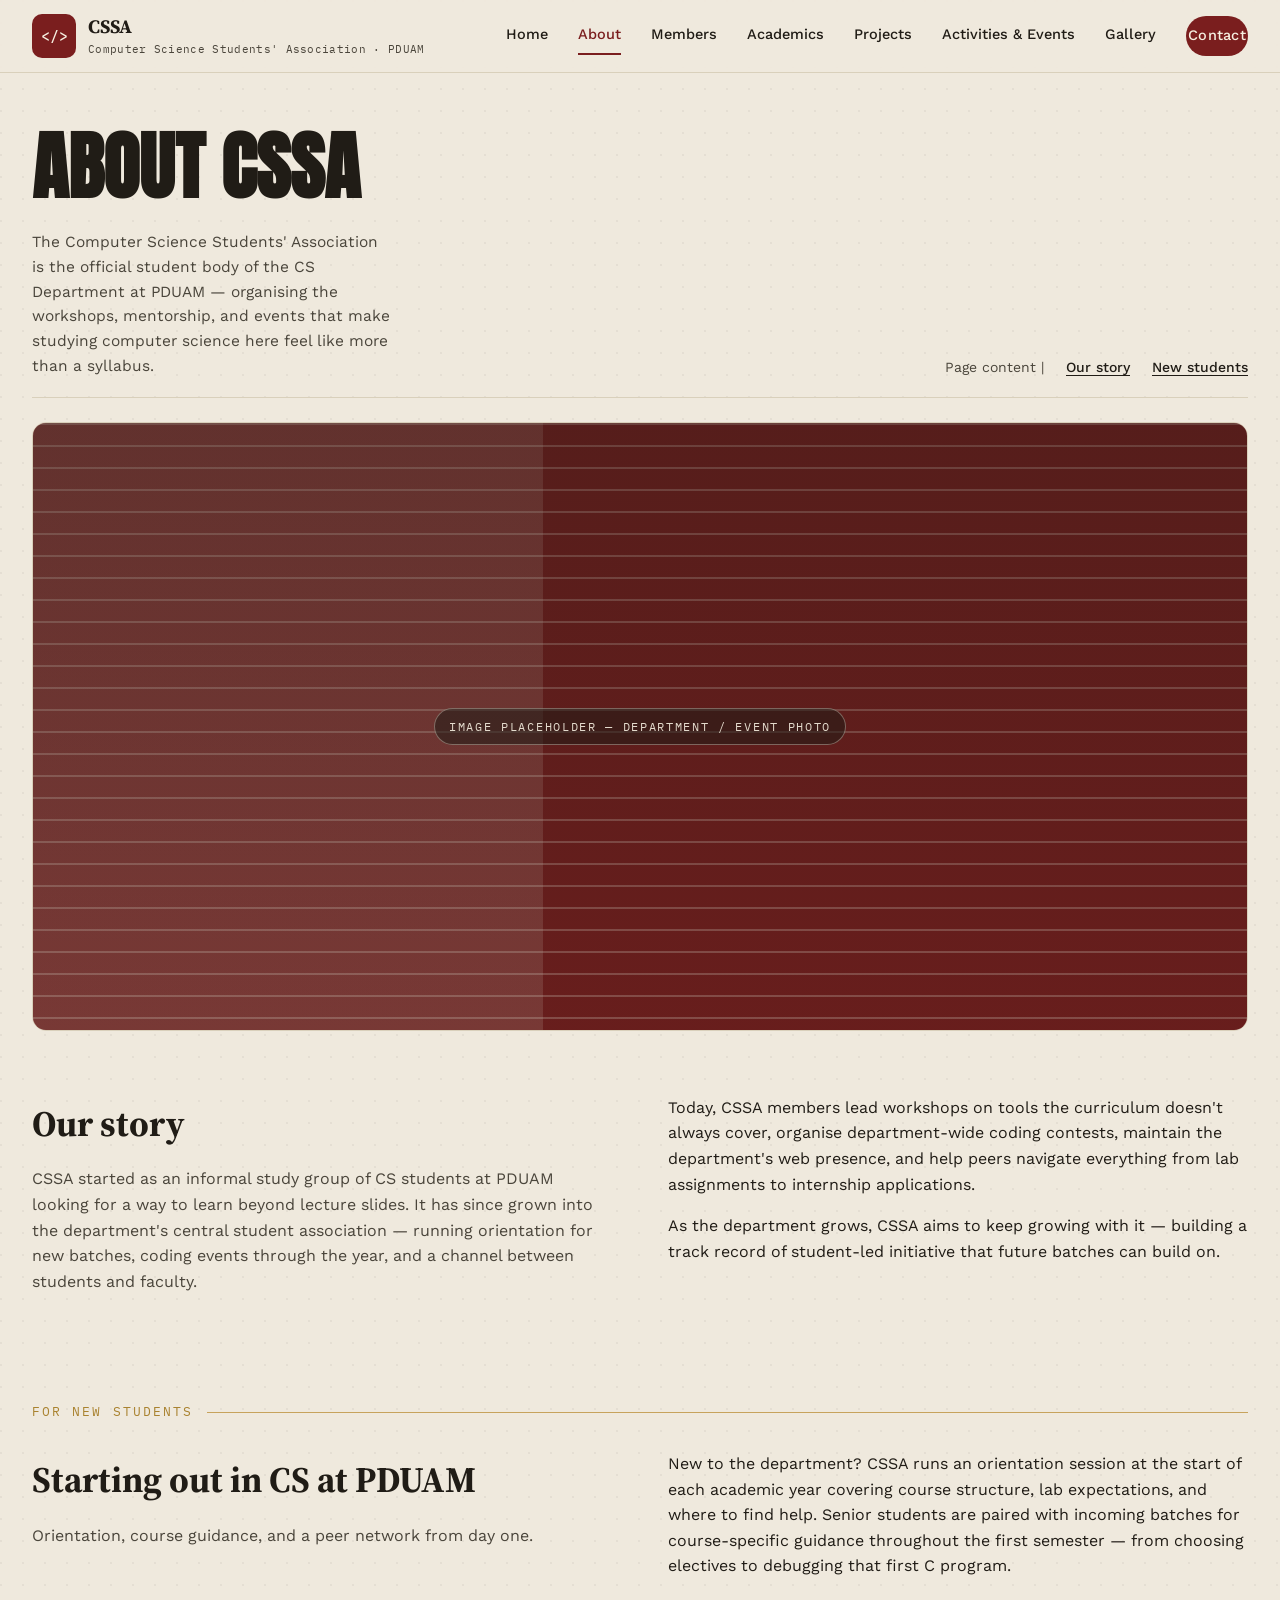
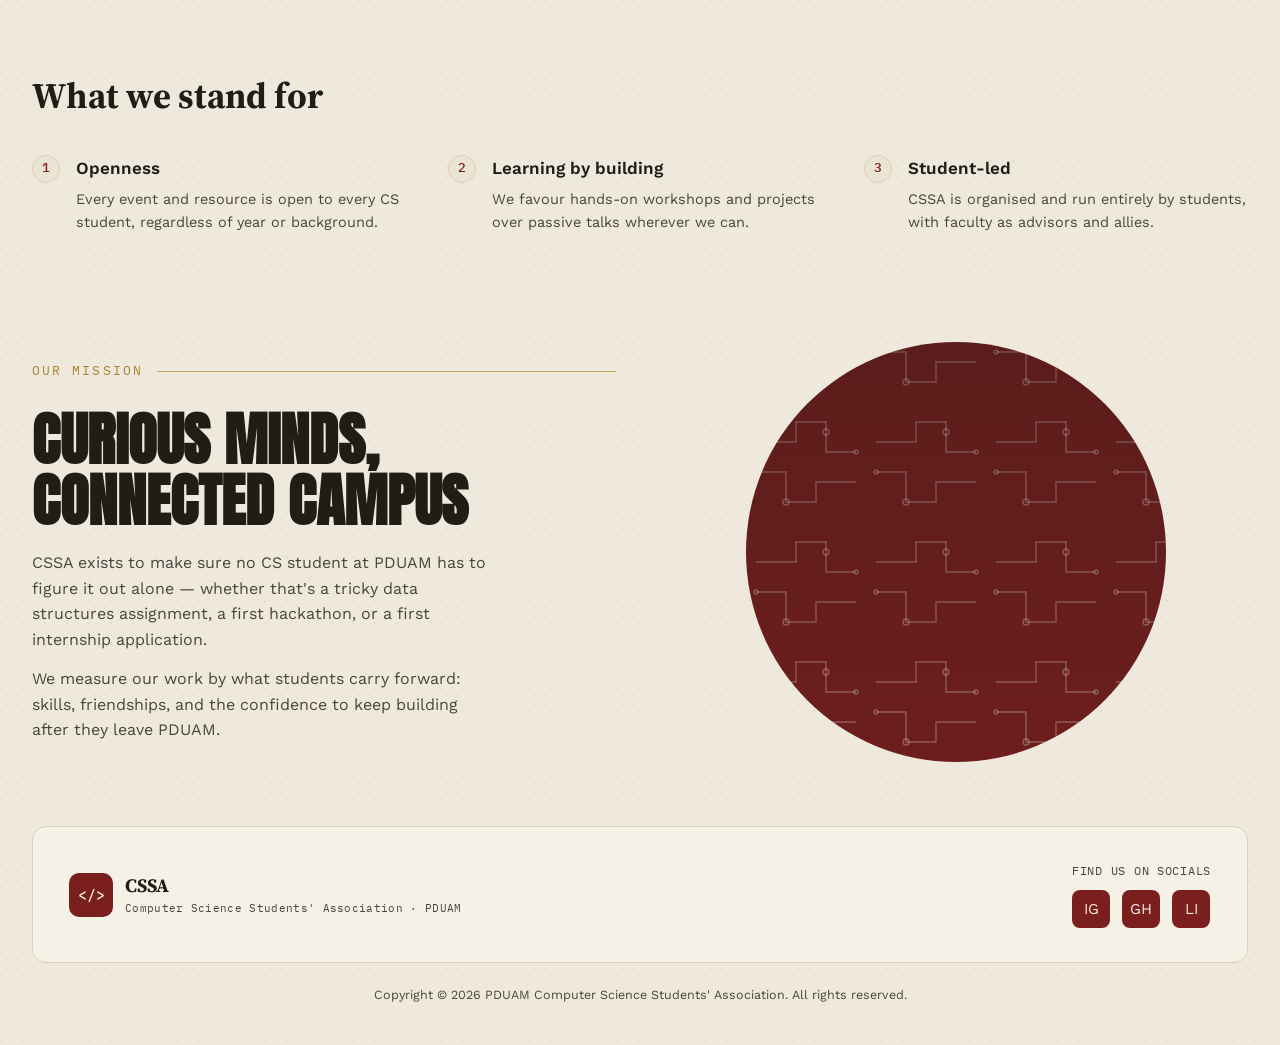
==== commit 61030899: "Support csc.pduamamjonga.ac.in domain for base href and CSS loading" ====
--- a/about.html
+++ b/about.html
@@ -34,7 +34,7 @@
   if (window.location.hostname === 'cscpduama.github.io') {
     window.location.replace('https://csc.pduamamjonga.in' + window.location.pathname.replace(/^\/CSSA/i, '/cssa'));
   }
-  if (window.location.hostname === 'csc.pduamamjonga.in' || window.location.hostname === 'cscpduama.github.io') {
+  if (window.location.hostname === 'csc.pduamamjonga.in' || window.location.hostname === 'csc.pduamamjonga.ac.in' || window.location.hostname.includes('pduamamjonga') || window.location.hostname === 'cscpduama.github.io') {
     const base = document.createElement('base');
     base.href = '/cssa/';
     document.head.insertBefore(base, document.head.firstChild);
--- a/styles.css
+++ b/styles.css
@@ -69,7 +69,7 @@
 }
 .site-header .wrap{
   display:flex; align-items:center; justify-content:space-between;
-  height:84px;
+  height:72px;
 }
 .brand{ display:flex; align-items:center; gap:12px; }
 .brand-mark{
@@ -82,7 +82,7 @@
 .brand-text{ line-height:1.2; }
 .brand-text .b1{ font-family:var(--f-serif); font-weight:700; font-size:19px; }
 .brand-text .b2{ font-family:var(--f-mono); font-size:10.5px; letter-spacing:.03em; color:var(--ink-soft); }
-
+ 
 .nav{ display:flex; align-items:center; gap:30px; }
 .nav a{
   font-size:14.5px; font-weight:500; color:var(--ink);
@@ -97,11 +97,11 @@
 }
 .nav-cta:hover{ background:var(--maroon-dark); border-color:var(--maroon-dark); }
 .nav-toggle{ display:none; }
-
+ 
 @media (max-width: 880px){
-  .nav{ position:fixed; top:84px; right:0; bottom:0; left:0; background:var(--bg); flex-direction:column;
+  .nav{ position:fixed; top:72px; right:0; bottom:0; left:0; background:var(--bg); flex-direction:column;
     align-items:flex-start; padding:28px 32px; gap:22px; transform:translateX(100%);
-    transition:transform .3s ease; overflow-y:auto; height:calc(100vh - 84px); }
+    transition:transform .3s ease; overflow-y:auto; height:calc(100vh - 72px); }
   .nav.open{ transform:translateX(0); }
   .nav a{ font-size:19px; }
   .nav-toggle{
@@ -110,9 +110,9 @@
   }
   .nav-toggle span{ width:20px; height:2px; background:var(--ink); display:block; }
 }
-
+ 
 /* ---------- Hero ---------- */
-.hero{ padding:88px 0 0; }
+.hero{ padding:52px 0 0; }
 .hero h1{
   font-family:var(--f-display);
   text-transform:uppercase;
@@ -122,16 +122,16 @@
   max-width:920px;
 }
 .hero-meta{
-  display:flex; flex-wrap:wrap; gap:40px; justify-content:space-between; align-items:flex-end;
-  margin-top:38px; padding-bottom:28px; border-bottom:1px solid var(--line);
+  display:flex; flex-wrap:wrap; gap:24px; justify-content:space-between; align-items:flex-end;
+  margin-top:24px; padding-bottom:18px; border-bottom:1px solid var(--line);
 }
 .hero-sub{ max-width:360px; color:var(--ink-soft); font-size:15.5px; }
 .page-links{ display:flex; flex-wrap:wrap; gap:22px; align-items:center; font-size:14px; }
 .page-links .label{ color:var(--ink-soft); }
 .page-links a{ text-decoration:underline; text-underline-offset:3px; font-weight:500; }
-
+ 
 .hero-figure{
-  margin-top:36px; border-radius:var(--radius); overflow:hidden;
+  margin-top:24px; border-radius:var(--radius); overflow:hidden;
   border:1px solid var(--line);
 }
 
@@ -192,9 +192,9 @@
 }
 
 /* ---------- Sections ---------- */
-section{ padding:96px 0; }
-section.tight{ padding:64px 0; }
-.section-head{ margin-bottom:44px; }
+section{ padding:64px 0; }
+section.tight{ padding:44px 0; }
+.section-head{ margin-bottom:28px; }
 .section-title{ font-family:var(--f-serif); font-weight:700; font-size:clamp(26px,3vw,36px); }
 
 .two-col{ display:grid; grid-template-columns:1fr 1fr; gap:56px; }
